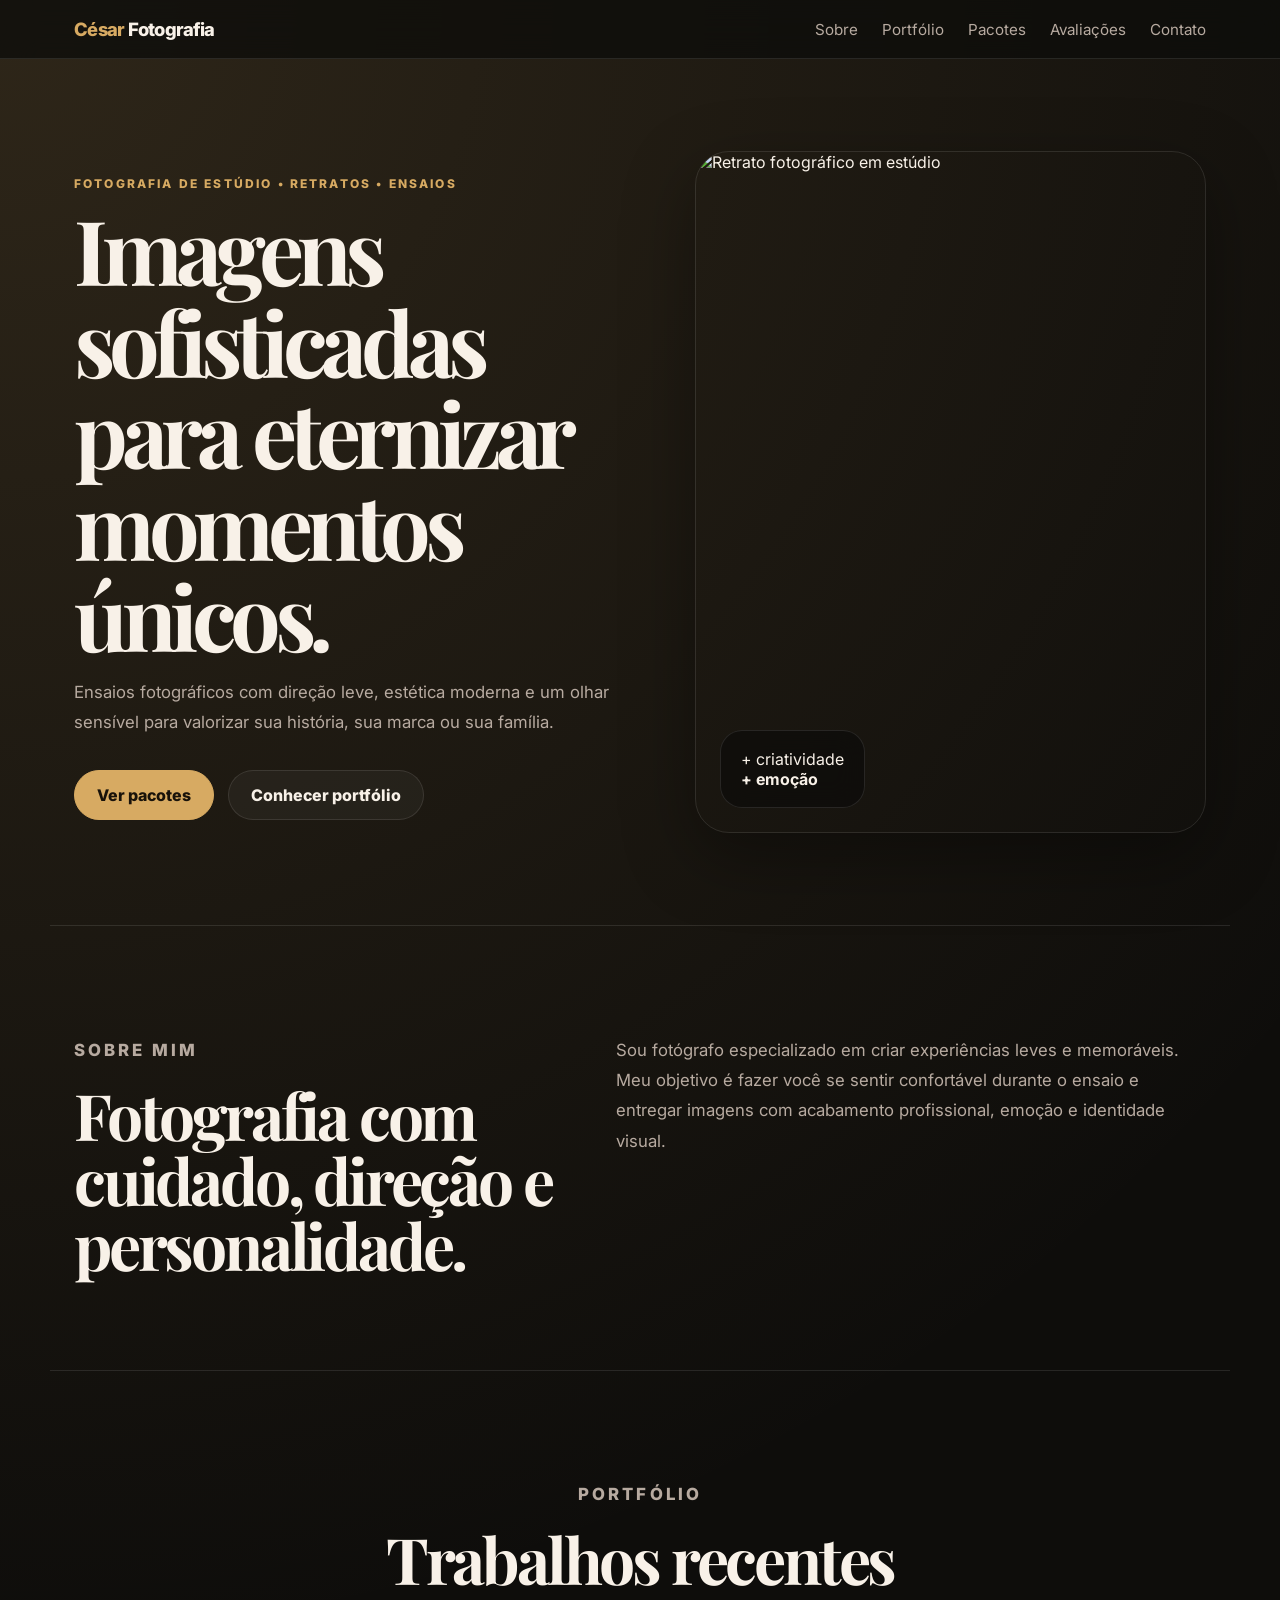
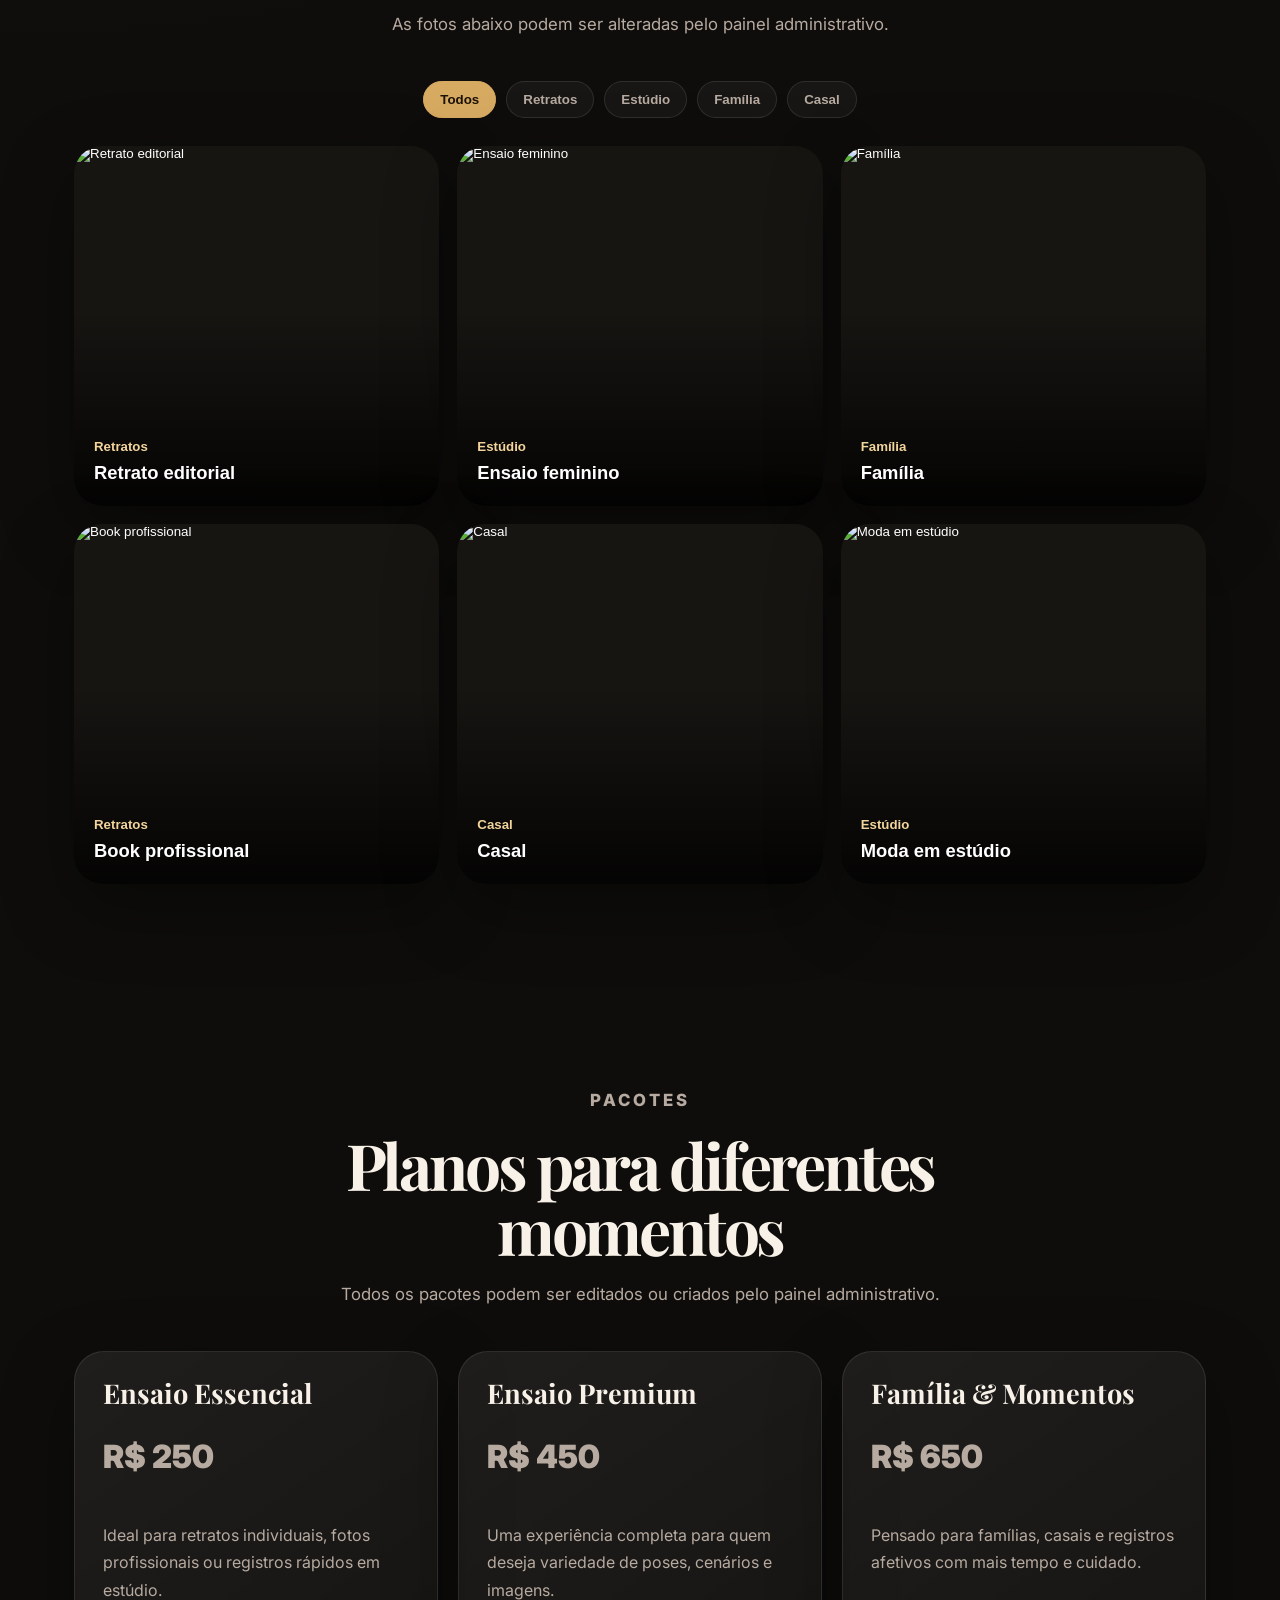
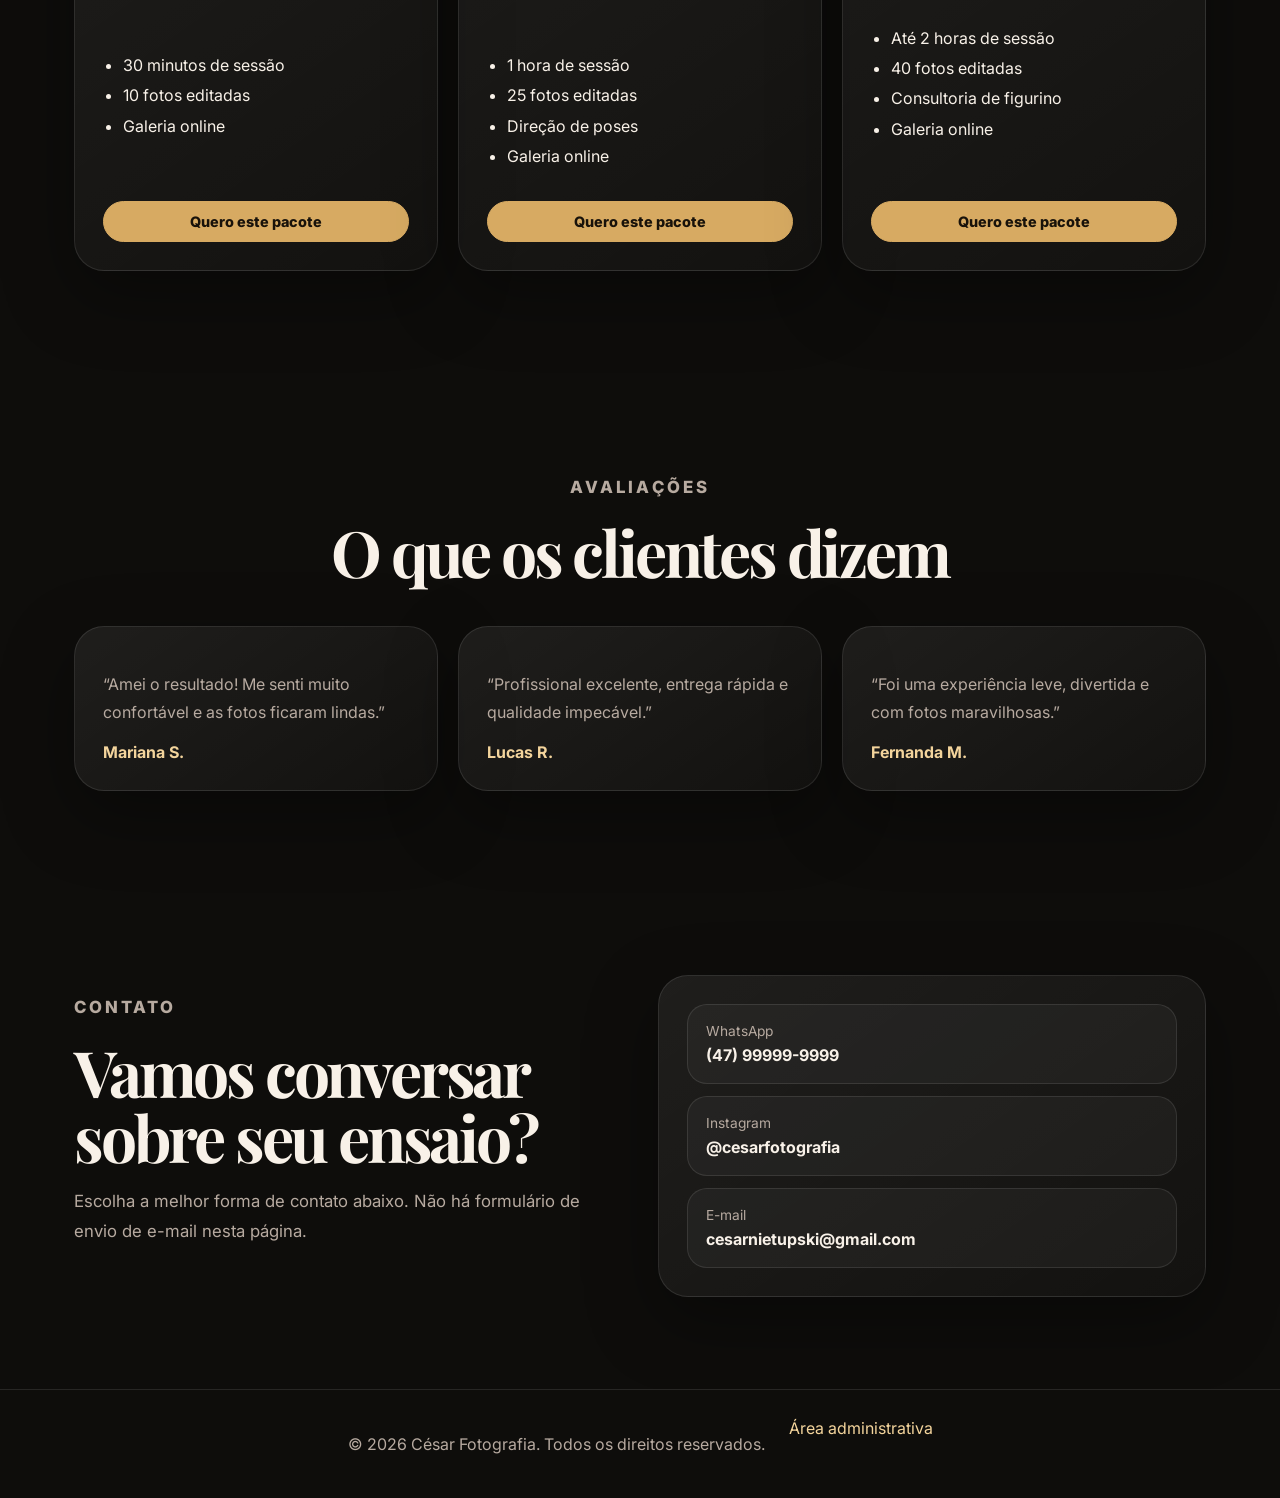
==== index.html @ 17fb1feb "Add files via upload" ====
<!DOCTYPE html>
<html lang="pt-BR">
<head>
  <meta charset="UTF-8" />
  <meta name="viewport" content="width=device-width, initial-scale=1.0" />
  <title>César Fotografia | Ensaios e Fotografia de Estúdio</title>
  <link rel="preconnect" href="https://fonts.googleapis.com">
  <link rel="preconnect" href="https://fonts.gstatic.com" crossorigin>
  <link href="https://fonts.googleapis.com/css2?family=Inter:wght@300;400;600;700;800&family=Playfair+Display:wght@600;700&display=swap" rel="stylesheet">
  <link rel="stylesheet" href="styles.css" />
</head>
<body>
  <header class="site-header" id="topo">
    <nav class="navbar">
      <a class="brand" href="#topo"><span>César</span> Fotografia</a>
      <button class="menu-toggle" aria-label="Abrir menu">☰</button>
      <div class="nav-links">
        <a href="#sobre">Sobre</a>
        <a href="#portfolio">Portfólio</a>
        <a href="#pacotes">Pacotes</a>
        <a href="#avaliacoes">Avaliações</a>
        <a href="#contato">Contato</a>
      </div>
    </nav>
  </header>

  <main>
    <section class="hero section-reveal">
      <div class="hero-content">
        <p class="eyebrow">Fotografia de estúdio • Retratos • Ensaios</p>
        <h1>Imagens sofisticadas para eternizar momentos únicos.</h1>
        <p class="hero-text">Ensaios fotográficos com direção leve, estética moderna e um olhar sensível para valorizar sua história, sua marca ou sua família.</p>
        <div class="hero-actions">
          <a class="btn primary" href="#pacotes">Ver pacotes</a>
          <a class="btn secondary" href="#portfolio">Conhecer portfólio</a>
        </div>
      </div>
      <div class="hero-card" aria-label="Imagem destaque">
        <img src="https://images.unsplash.com/photo-1524504388940-b1c1722653e1?auto=format&fit=crop&w=900&q=80" alt="Retrato fotográfico em estúdio" />
        <div class="floating-badge">+ criatividade<br><strong>+ emoção</strong></div>
      </div>
    </section>

    <section id="sobre" class="about section-reveal">
      <div>
        <p class="eyebrow">Sobre mim</p>
        <h2>Fotografia com cuidado, direção e personalidade.</h2>
      </div>
      <p>Sou fotógrafo especializado em criar experiências leves e memoráveis. Meu objetivo é fazer você se sentir confortável durante o ensaio e entregar imagens com acabamento profissional, emoção e identidade visual.</p>
    </section>

    <section id="portfolio" class="portfolio section-reveal">
      <div class="section-heading">
        <p class="eyebrow">Portfólio</p>
        <h2>Trabalhos recentes</h2>
        <p>As fotos abaixo podem ser alteradas pelo painel administrativo.</p>
      </div>
      <div class="filters" id="portfolioFilters"></div>
      <div class="gallery" id="portfolioGrid"></div>
    </section>

    <section id="pacotes" class="packages section-reveal">
      <div class="section-heading">
        <p class="eyebrow">Pacotes</p>
        <h2>Planos para diferentes momentos</h2>
        <p>Todos os pacotes podem ser editados ou criados pelo painel administrativo.</p>
      </div>
      <div class="package-grid" id="packageGrid"></div>
    </section>

    <section id="avaliacoes" class="testimonials section-reveal">
      <div class="section-heading">
        <p class="eyebrow">Avaliações</p>
        <h2>O que os clientes dizem</h2>
      </div>
      <div class="testimonial-grid" id="testimonialGrid"></div>
    </section>

    <section id="contato" class="contact section-reveal">
      <div>
        <p class="eyebrow">Contato</p>
        <h2>Vamos conversar sobre seu ensaio?</h2>
        <p>Escolha a melhor forma de contato abaixo. Não há formulário de envio de e-mail nesta página.</p>
      </div>
      <div class="contact-card" id="contactList"></div>
    </section>
  </main>

  <div class="lightbox" id="lightbox" aria-hidden="true">
    <button class="lightbox-close" aria-label="Fechar imagem">×</button>
    <img src="" alt="Foto ampliada" />
    <p></p>
  </div>

  <footer>
    <p>© <span id="year"></span> César Fotografia. Todos os direitos reservados.</p>
    <a href="admin/index.html">Área administrativa</a>
  </footer>

  <script src="data.js"></script>
  <script src="script.js"></script>
</body>
</html>
---- styles.css ----
:root {
  --bg: #0e0d0b;
  --surface: #171512;
  --surface-2: #211d18;
  --text: #f8f1e8;
  --muted: #b7aaa0;
  --gold: #d7aa62;
  --gold-2: #f3d49c;
  --line: rgba(255,255,255,.1);
  --shadow: 0 24px 70px rgba(0,0,0,.35);
}

* { box-sizing: border-box; }
html { scroll-behavior: smooth; }
body {
  margin: 0;
  background: radial-gradient(circle at top left, rgba(215,170,98,.16), transparent 34%), var(--bg);
  color: var(--text);
  font-family: Inter, system-ui, sans-serif;
}
img { max-width: 100%; display: block; }
a { color: inherit; text-decoration: none; }

.site-header {
  position: sticky;
  top: 0;
  z-index: 10;
  background: rgba(14,13,11,.78);
  backdrop-filter: blur(18px);
  border-bottom: 1px solid var(--line);
}
.navbar {
  max-width: 1180px;
  margin: 0 auto;
  padding: 18px 24px;
  display: flex;
  align-items: center;
  justify-content: space-between;
}
.brand { font-weight: 800; letter-spacing: -.04em; font-size: 1.15rem; }
.brand span { color: var(--gold); }
.nav-links { display: flex; gap: 24px; color: var(--muted); font-size: .95rem; }
.nav-links a:hover { color: var(--gold-2); }
.menu-toggle { display: none; background: none; border: 0; color: var(--text); font-size: 1.6rem; }

main { overflow: hidden; }
section { max-width: 1180px; margin: 0 auto; padding: 92px 24px; }
.hero {
  min-height: calc(100vh - 72px);
  display: grid;
  grid-template-columns: 1.05fr .95fr;
  gap: 56px;
  align-items: center;
}
.eyebrow {
  color: var(--gold);
  text-transform: uppercase;
  letter-spacing: .18em;
  font-weight: 800;
  font-size: .75rem;
}
h1, h2, h3 { font-family: 'Playfair Display', serif; margin: 0; line-height: 1.02; }
h1 { font-size: clamp(3rem, 7vw, 6.8rem); letter-spacing: -.07em; }
h2 { font-size: clamp(2.2rem, 5vw, 4.4rem); letter-spacing: -.05em; }
h3 { font-size: 1.7rem; }
.hero-text, .section-heading p, .about p, .contact p { color: var(--muted); font-size: 1.05rem; line-height: 1.8; }
.hero-actions { display: flex; gap: 14px; flex-wrap: wrap; margin-top: 32px; }
.btn {
  display: inline-flex;
  align-items: center;
  justify-content: center;
  border-radius: 999px;
  padding: 14px 22px;
  font-weight: 800;
  border: 1px solid var(--line);
  transition: .25s ease;
}
.btn.primary, .btn.small { background: var(--gold); color: #18120a; border-color: var(--gold); }
.btn.secondary { color: var(--text); background: rgba(255,255,255,.04); }
.btn:hover { transform: translateY(-3px); box-shadow: 0 15px 35px rgba(215,170,98,.16); }
.btn.small { padding: 11px 16px; font-size: .9rem; margin-top: auto; }
.hero-card { position: relative; border-radius: 34px; overflow: hidden; box-shadow: var(--shadow); border: 1px solid var(--line); }
.hero-card img { height: 680px; width: 100%; object-fit: cover; }
.floating-badge {
  position: absolute;
  left: 24px;
  bottom: 24px;
  padding: 18px 20px;
  border-radius: 22px;
  background: rgba(14,13,11,.76);
  backdrop-filter: blur(14px);
  border: 1px solid var(--line);
}
.about {
  display: grid;
  grid-template-columns: .9fr 1.1fr;
  gap: 60px;
  border-top: 1px solid var(--line);
  border-bottom: 1px solid var(--line);
}
.section-heading { text-align: center; max-width: 760px; margin: 0 auto 42px; }
.filters { display: flex; justify-content: center; flex-wrap: wrap; gap: 10px; margin-bottom: 28px; }
.filter-btn {
  border: 1px solid var(--line);
  background: rgba(255,255,255,.04);
  color: var(--muted);
  border-radius: 999px;
  padding: 10px 16px;
  cursor: pointer;
  font-weight: 700;
}
.filter-btn.active, .filter-btn:hover { color: #1b1207; background: var(--gold); border-color: var(--gold); }
.gallery { display: grid; grid-template-columns: repeat(3, 1fr); gap: 18px; }
.photo-card {
  cursor: pointer;
  border: 0;
  padding: 0;
  min-height: 360px;
  border-radius: 28px;
  overflow: hidden;
  position: relative;
  background: var(--surface);
  color: white;
  text-align: left;
  box-shadow: var(--shadow);
}
.photo-card img { width: 100%; height: 100%; object-fit: cover; position: absolute; inset: 0; transition: transform .5s ease; }
.photo-card::after { content: ""; position: absolute; inset: 0; background: linear-gradient(transparent 45%, rgba(0,0,0,.82)); }
.photo-card span, .photo-card strong { position: absolute; z-index: 1; left: 20px; }
.photo-card span { bottom: 52px; color: var(--gold-2); font-size: .83rem; font-weight: 800; }
.photo-card strong { bottom: 22px; font-size: 1.15rem; }
.photo-card:hover img { transform: scale(1.08); }
.package-grid, .testimonial-grid { display: grid; grid-template-columns: repeat(3, 1fr); gap: 20px; }
.package-card, .testimonial-card, .contact-card {
  background: linear-gradient(145deg, rgba(255,255,255,.07), rgba(255,255,255,.025));
  border: 1px solid var(--line);
  border-radius: 30px;
  padding: 28px;
  box-shadow: var(--shadow);
}
.package-card { display: flex; flex-direction: column; gap: 14px; }
.price { color: var(--gold-2); font-size: 2rem; font-weight: 900; margin: 8px 0; }
.package-card p, .testimonial-card p { color: var(--muted); line-height: 1.7; }
ul { padding-left: 20px; color: var(--text); line-height: 1.9; }
.testimonial-card strong { color: var(--gold-2); }
.contact { display: grid; grid-template-columns: 1fr 1fr; gap: 36px; align-items: start; }
.contact-card { display: grid; gap: 12px; }
.contact-item { padding: 18px; border-radius: 20px; background: rgba(255,255,255,.04); border: 1px solid var(--line); transition: .2s; }
.contact-item:hover { transform: translateX(4px); border-color: var(--gold); }
.contact-item span { display: block; color: var(--muted); font-size: .86rem; margin-bottom: 6px; }
.lightbox {
  position: fixed; inset: 0; background: rgba(0,0,0,.88); z-index: 99;
  display: none; align-items: center; justify-content: center; padding: 24px;
}
.lightbox.show { display: flex; flex-direction: column; }
.lightbox img { max-height: 82vh; border-radius: 20px; box-shadow: var(--shadow); }
.lightbox p { color: white; font-weight: 800; }
.lightbox-close { position: fixed; top: 22px; right: 28px; color: white; background: none; border: 0; font-size: 3rem; cursor: pointer; }
footer { border-top: 1px solid var(--line); padding: 28px 24px; color: var(--muted); display: flex; justify-content: center; gap: 24px; flex-wrap: wrap; }
footer a { color: var(--gold-2); }
.section-reveal { opacity: 0; transform: translateY(28px); transition: .75s ease; }
.section-reveal.visible { opacity: 1; transform: none; }
@media (max-width: 850px) {
  .menu-toggle { display: block; }
  .nav-links { display: none; position: absolute; top: 65px; left: 16px; right: 16px; background: var(--surface); border: 1px solid var(--line); border-radius: 18px; padding: 18px; flex-direction: column; }
  .nav-links.open { display: flex; }
  .hero, .about, .contact { grid-template-columns: 1fr; }
  .hero-card img { height: 460px; }
  .gallery, .package-grid, .testimonial-grid { grid-template-columns: 1fr; }
  section { padding: 70px 18px; }
}
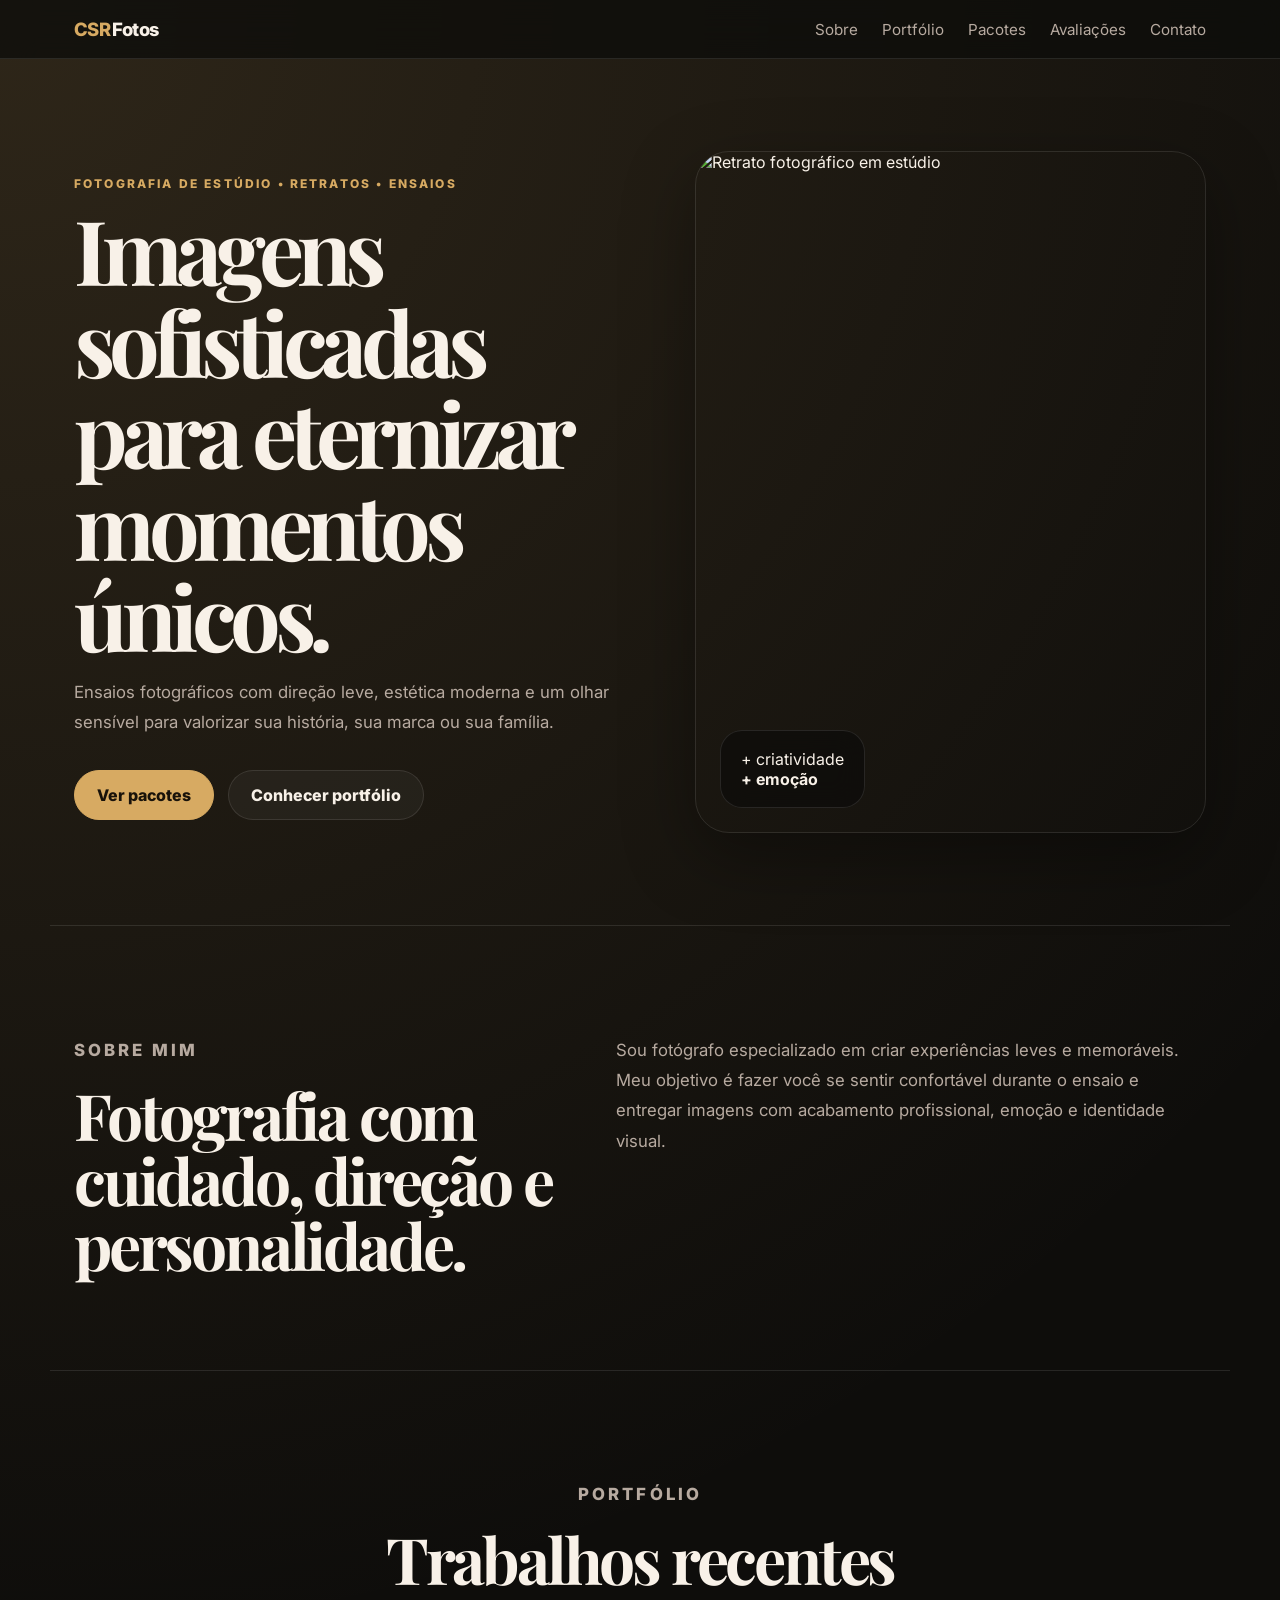
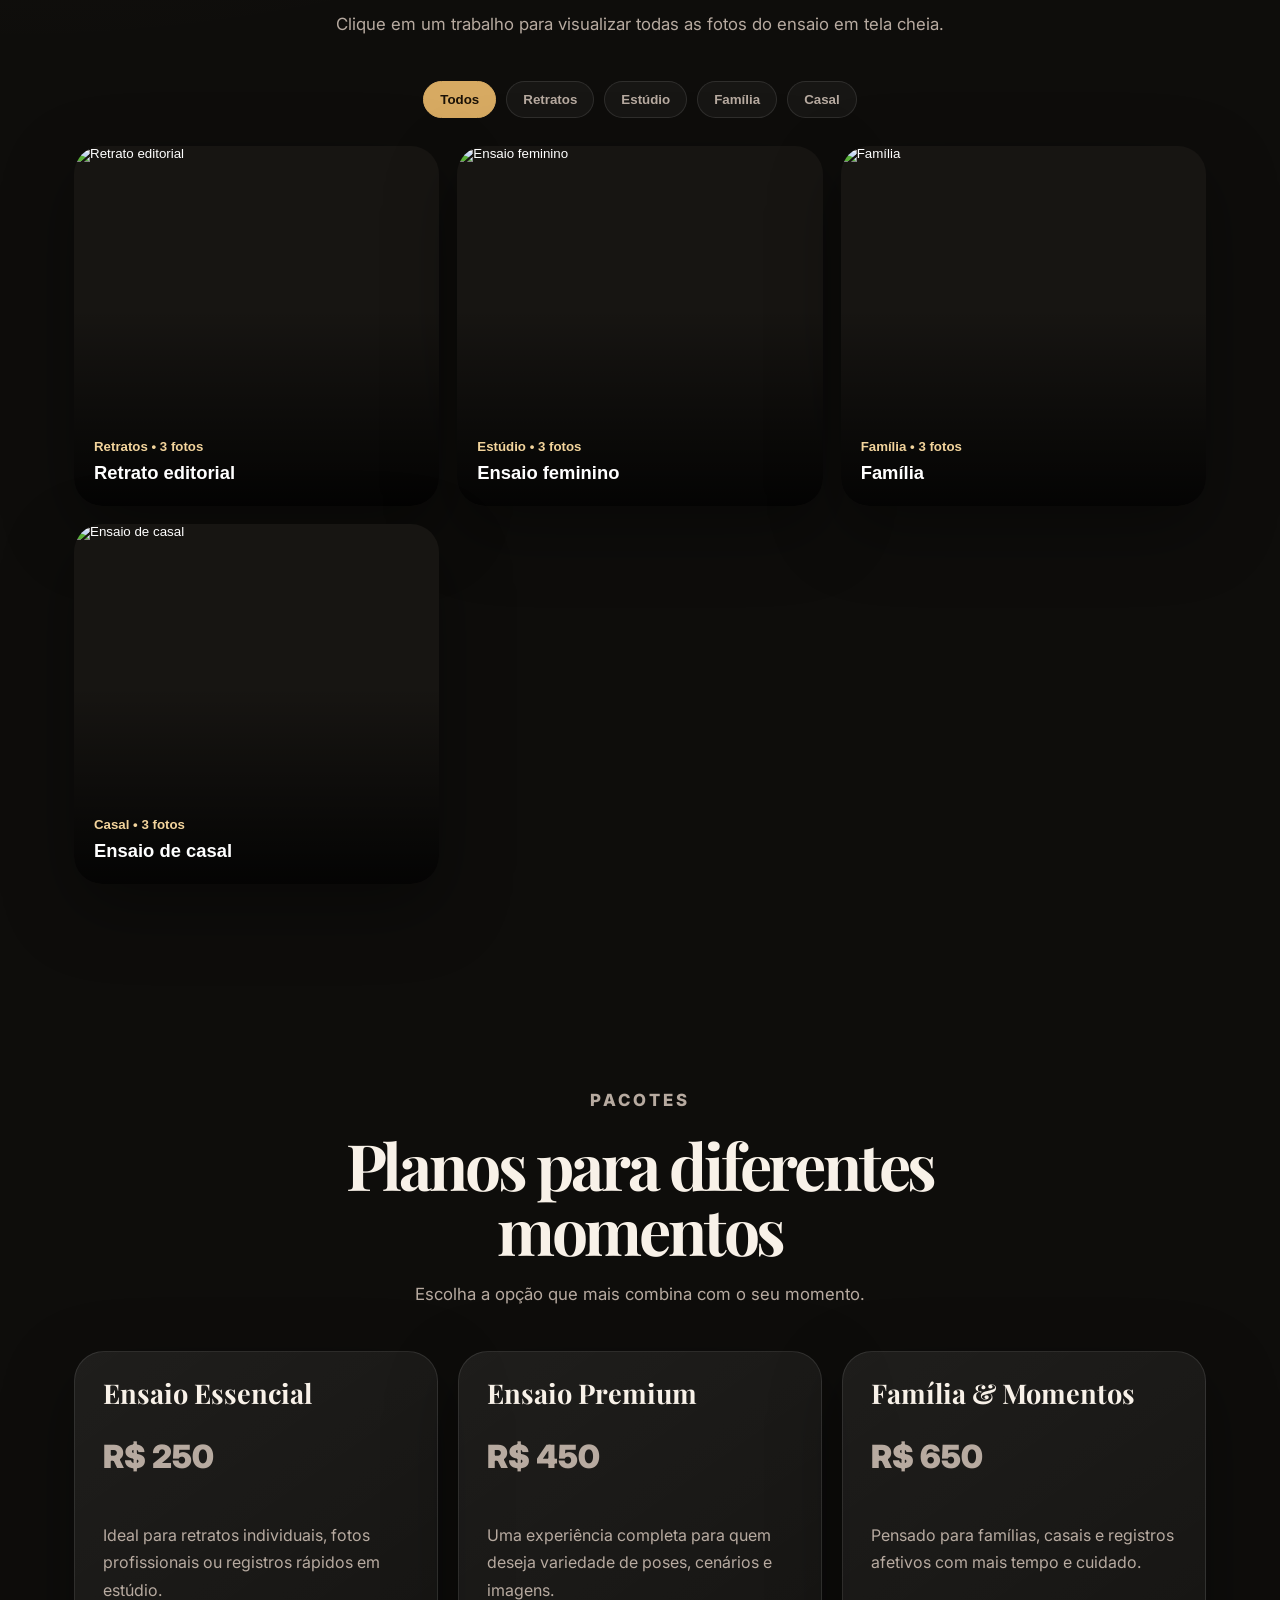
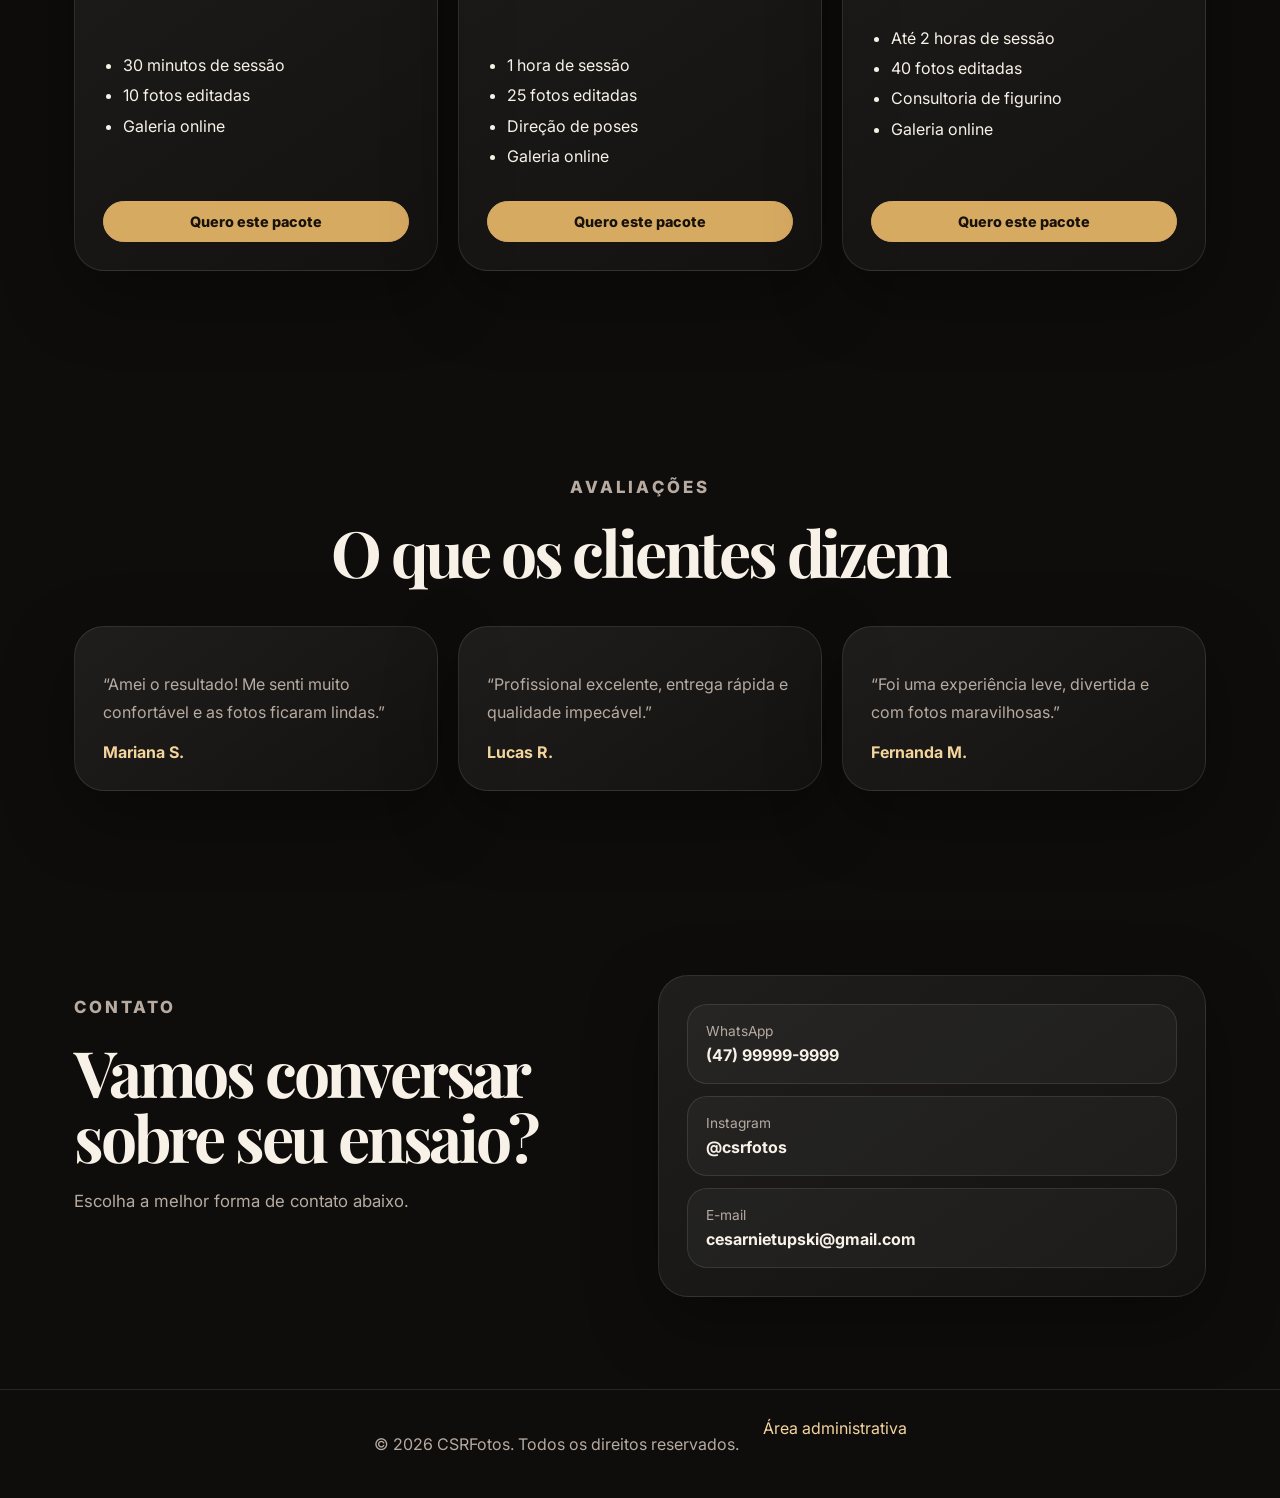
==== commit 36ce99f0: "Add files via upload" ====
--- a/index.html
+++ b/index.html
@@ -3,7 +3,7 @@
 <head>
   <meta charset="UTF-8" />
   <meta name="viewport" content="width=device-width, initial-scale=1.0" />
-  <title>César Fotografia | Ensaios e Fotografia de Estúdio</title>
+  <title>CSRFotos | Ensaios e Fotografia de Estúdio</title>
   <link rel="preconnect" href="https://fonts.googleapis.com">
   <link rel="preconnect" href="https://fonts.gstatic.com" crossorigin>
   <link href="https://fonts.googleapis.com/css2?family=Inter:wght@300;400;600;700;800&family=Playfair+Display:wght@600;700&display=swap" rel="stylesheet">
@@ -12,14 +12,10 @@
 <body>
   <header class="site-header" id="topo">
     <nav class="navbar">
-      <a class="brand" href="#topo"><span>César</span> Fotografia</a>
+      <a class="brand" href="#topo"><span id="brandHighlight">CSR</span><span id="brandRest">Fotos</span></a>
       <button class="menu-toggle" aria-label="Abrir menu">☰</button>
       <div class="nav-links">
-        <a href="#sobre">Sobre</a>
-        <a href="#portfolio">Portfólio</a>
-        <a href="#pacotes">Pacotes</a>
-        <a href="#avaliacoes">Avaliações</a>
-        <a href="#contato">Contato</a>
+        <a id="navAbout" href="#sobre"></a><a id="navPortfolio" href="#portfolio"></a><a id="navPackages" href="#pacotes"></a><a id="navTestimonials" href="#avaliacoes"></a><a id="navContact" href="#contato"></a>
       </div>
     </nav>
   </header>
@@ -27,77 +23,29 @@
   <main>
     <section class="hero section-reveal">
       <div class="hero-content">
-        <p class="eyebrow">Fotografia de estúdio • Retratos • Ensaios</p>
-        <h1>Imagens sofisticadas para eternizar momentos únicos.</h1>
-        <p class="hero-text">Ensaios fotográficos com direção leve, estética moderna e um olhar sensível para valorizar sua história, sua marca ou sua família.</p>
-        <div class="hero-actions">
-          <a class="btn primary" href="#pacotes">Ver pacotes</a>
-          <a class="btn secondary" href="#portfolio">Conhecer portfólio</a>
-        </div>
+        <p class="eyebrow" id="heroEyebrow"></p><h1 id="heroTitle"></h1><p class="hero-text" id="heroText"></p>
+        <div class="hero-actions"><a class="btn primary" id="heroPrimaryButton" href="#pacotes"></a><a class="btn secondary" id="heroSecondaryButton" href="#portfolio"></a></div>
       </div>
       <div class="hero-card" aria-label="Imagem destaque">
-        <img src="https://images.unsplash.com/photo-1524504388940-b1c1722653e1?auto=format&fit=crop&w=900&q=80" alt="Retrato fotográfico em estúdio" />
-        <div class="floating-badge">+ criatividade<br><strong>+ emoção</strong></div>
+        <img id="heroImage" src="" alt="" />
+        <div class="floating-badge"><span id="heroBadgeLine1"></span><br><strong id="heroBadgeLine2"></strong></div>
       </div>
     </section>
 
-    <section id="sobre" class="about section-reveal">
-      <div>
-        <p class="eyebrow">Sobre mim</p>
-        <h2>Fotografia com cuidado, direção e personalidade.</h2>
-      </div>
-      <p>Sou fotógrafo especializado em criar experiências leves e memoráveis. Meu objetivo é fazer você se sentir confortável durante o ensaio e entregar imagens com acabamento profissional, emoção e identidade visual.</p>
-    </section>
-
-    <section id="portfolio" class="portfolio section-reveal">
-      <div class="section-heading">
-        <p class="eyebrow">Portfólio</p>
-        <h2>Trabalhos recentes</h2>
-        <p>As fotos abaixo podem ser alteradas pelo painel administrativo.</p>
-      </div>
-      <div class="filters" id="portfolioFilters"></div>
-      <div class="gallery" id="portfolioGrid"></div>
-    </section>
-
-    <section id="pacotes" class="packages section-reveal">
-      <div class="section-heading">
-        <p class="eyebrow">Pacotes</p>
-        <h2>Planos para diferentes momentos</h2>
-        <p>Todos os pacotes podem ser editados ou criados pelo painel administrativo.</p>
-      </div>
-      <div class="package-grid" id="packageGrid"></div>
-    </section>
-
-    <section id="avaliacoes" class="testimonials section-reveal">
-      <div class="section-heading">
-        <p class="eyebrow">Avaliações</p>
-        <h2>O que os clientes dizem</h2>
-      </div>
-      <div class="testimonial-grid" id="testimonialGrid"></div>
-    </section>
-
-    <section id="contato" class="contact section-reveal">
-      <div>
-        <p class="eyebrow">Contato</p>
-        <h2>Vamos conversar sobre seu ensaio?</h2>
-        <p>Escolha a melhor forma de contato abaixo. Não há formulário de envio de e-mail nesta página.</p>
-      </div>
-      <div class="contact-card" id="contactList"></div>
-    </section>
+    <section id="sobre" class="about section-reveal"><div><p class="eyebrow" id="aboutEyebrow"></p><h2 id="aboutTitle"></h2></div><p id="aboutText"></p></section>
+    <section id="portfolio" class="portfolio section-reveal"><div class="section-heading"><p class="eyebrow" id="portfolioEyebrow"></p><h2 id="portfolioTitle"></h2><p id="portfolioText"></p></div><div class="filters" id="portfolioFilters"></div><div class="gallery" id="portfolioGrid"></div></section>
+    <section id="pacotes" class="packages section-reveal"><div class="section-heading"><p class="eyebrow" id="packagesEyebrow"></p><h2 id="packagesTitle"></h2><p id="packagesText"></p></div><div class="package-grid" id="packageGrid"></div></section>
+    <section id="avaliacoes" class="testimonials section-reveal"><div class="section-heading"><p class="eyebrow" id="testimonialsEyebrow"></p><h2 id="testimonialsTitle"></h2></div><div class="testimonial-grid" id="testimonialGrid"></div></section>
+    <section id="contato" class="contact section-reveal"><div><p class="eyebrow" id="contactEyebrow"></p><h2 id="contactTitle"></h2><p id="contactText"></p></div><div class="contact-card" id="contactList"></div></section>
   </main>
 
-  <div class="lightbox" id="lightbox" aria-hidden="true">
-    <button class="lightbox-close" aria-label="Fechar imagem">×</button>
-    <img src="" alt="Foto ampliada" />
-    <p></p>
+  <div class="album-lightbox" id="albumLightbox" aria-hidden="true" role="dialog" aria-modal="true">
+    <div class="album-toolbar"><div><strong id="albumTitle"></strong><span id="albumMeta"></span></div><button class="album-close" id="albumClose">×</button></div>
+    <div class="album-stage"><button class="album-nav previous" id="albumPrevious">‹</button><img id="albumImage" src="" alt="" /><button class="album-nav next" id="albumNext">›</button></div>
+    <div class="album-thumbnails" id="albumThumbnails"></div>
   </div>
 
-  <footer>
-    <p>© <span id="year"></span> César Fotografia. Todos os direitos reservados.</p>
-    <a href="admin/index.html">Área administrativa</a>
-  </footer>
-
-  <script src="data.js"></script>
-  <script src="script.js"></script>
+  <footer><p>© <span id="year"></span> <span id="footerText"></span></p><a id="adminLink" href="admin/index.html"></a></footer>
+  <script src="data.js"></script><script src="script.js"></script>
 </body>
 </html>
--- a/styles.css
+++ b/styles.css
@@ -169,3 +169,4 @@
   .gallery, .package-grid, .testimonial-grid { grid-template-columns: 1fr; }
   section { padding: 70px 18px; }
 }
+.brand span:first-child{color:var(--gold)}.brand span:last-child{color:var(--text);margin-left:2px}.no-scroll{overflow:hidden}.album-lightbox{position:fixed;inset:0;z-index:200;background:rgba(3,3,3,.97);display:none;grid-template-rows:auto 1fr auto;padding:16px}.album-lightbox.show{display:grid}.album-toolbar{display:flex;justify-content:space-between;align-items:center;gap:20px;padding:4px 6px 14px}.album-toolbar div{display:grid;gap:4px}.album-toolbar strong{font:700 1.4rem 'Playfair Display',serif}.album-toolbar span{color:var(--muted);font-size:.88rem}.album-close{border:0;background:rgba(255,255,255,.1);color:#fff;border-radius:50%;font-size:2rem;width:48px;height:48px;cursor:pointer}.album-stage{min-height:0;display:grid;grid-template-columns:auto 1fr auto;align-items:center;gap:14px}.album-stage img{width:100%;height:100%;max-height:calc(100vh - 190px);object-fit:contain}.album-nav{border:1px solid var(--line);background:rgba(255,255,255,.08);color:#fff;border-radius:50%;font-size:2.4rem;width:52px;height:52px;cursor:pointer}.album-thumbnails{display:flex;gap:9px;overflow-x:auto;justify-content:center;padding:14px 4px 2px}.album-thumb{flex:0 0 auto;width:74px;height:55px;border:2px solid transparent;background:none;border-radius:10px;padding:0;overflow:hidden;cursor:pointer;opacity:.55}.album-thumb.active{border-color:var(--gold);opacity:1}.album-thumb img{width:100%;height:100%;object-fit:cover}@media(max-width:650px){.album-lightbox{padding:10px}.album-stage{grid-template-columns:1fr;position:relative}.album-nav{position:absolute;z-index:2;top:50%;transform:translateY(-50%)}.album-nav.previous{left:2px}.album-nav.next{right:2px}.album-stage img{max-height:calc(100vh - 205px)}.album-thumbnails{justify-content:flex-start}}
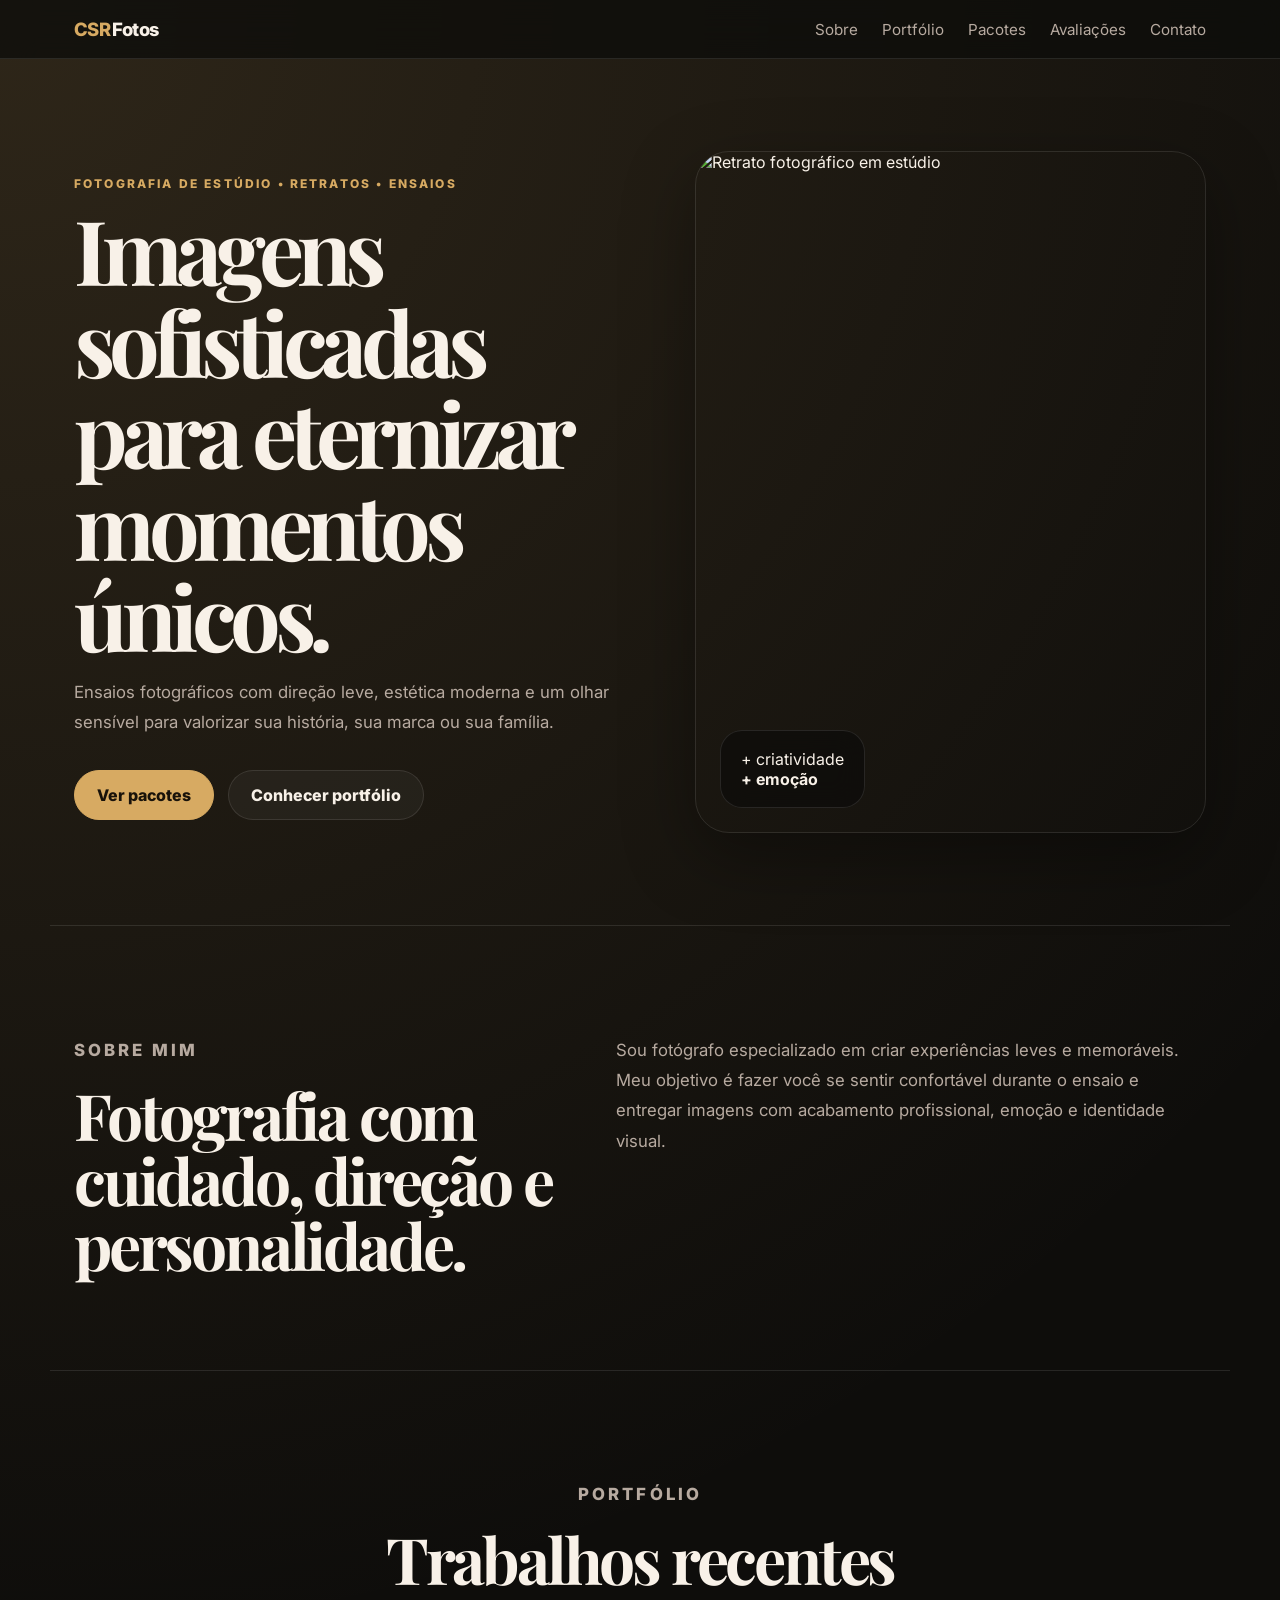
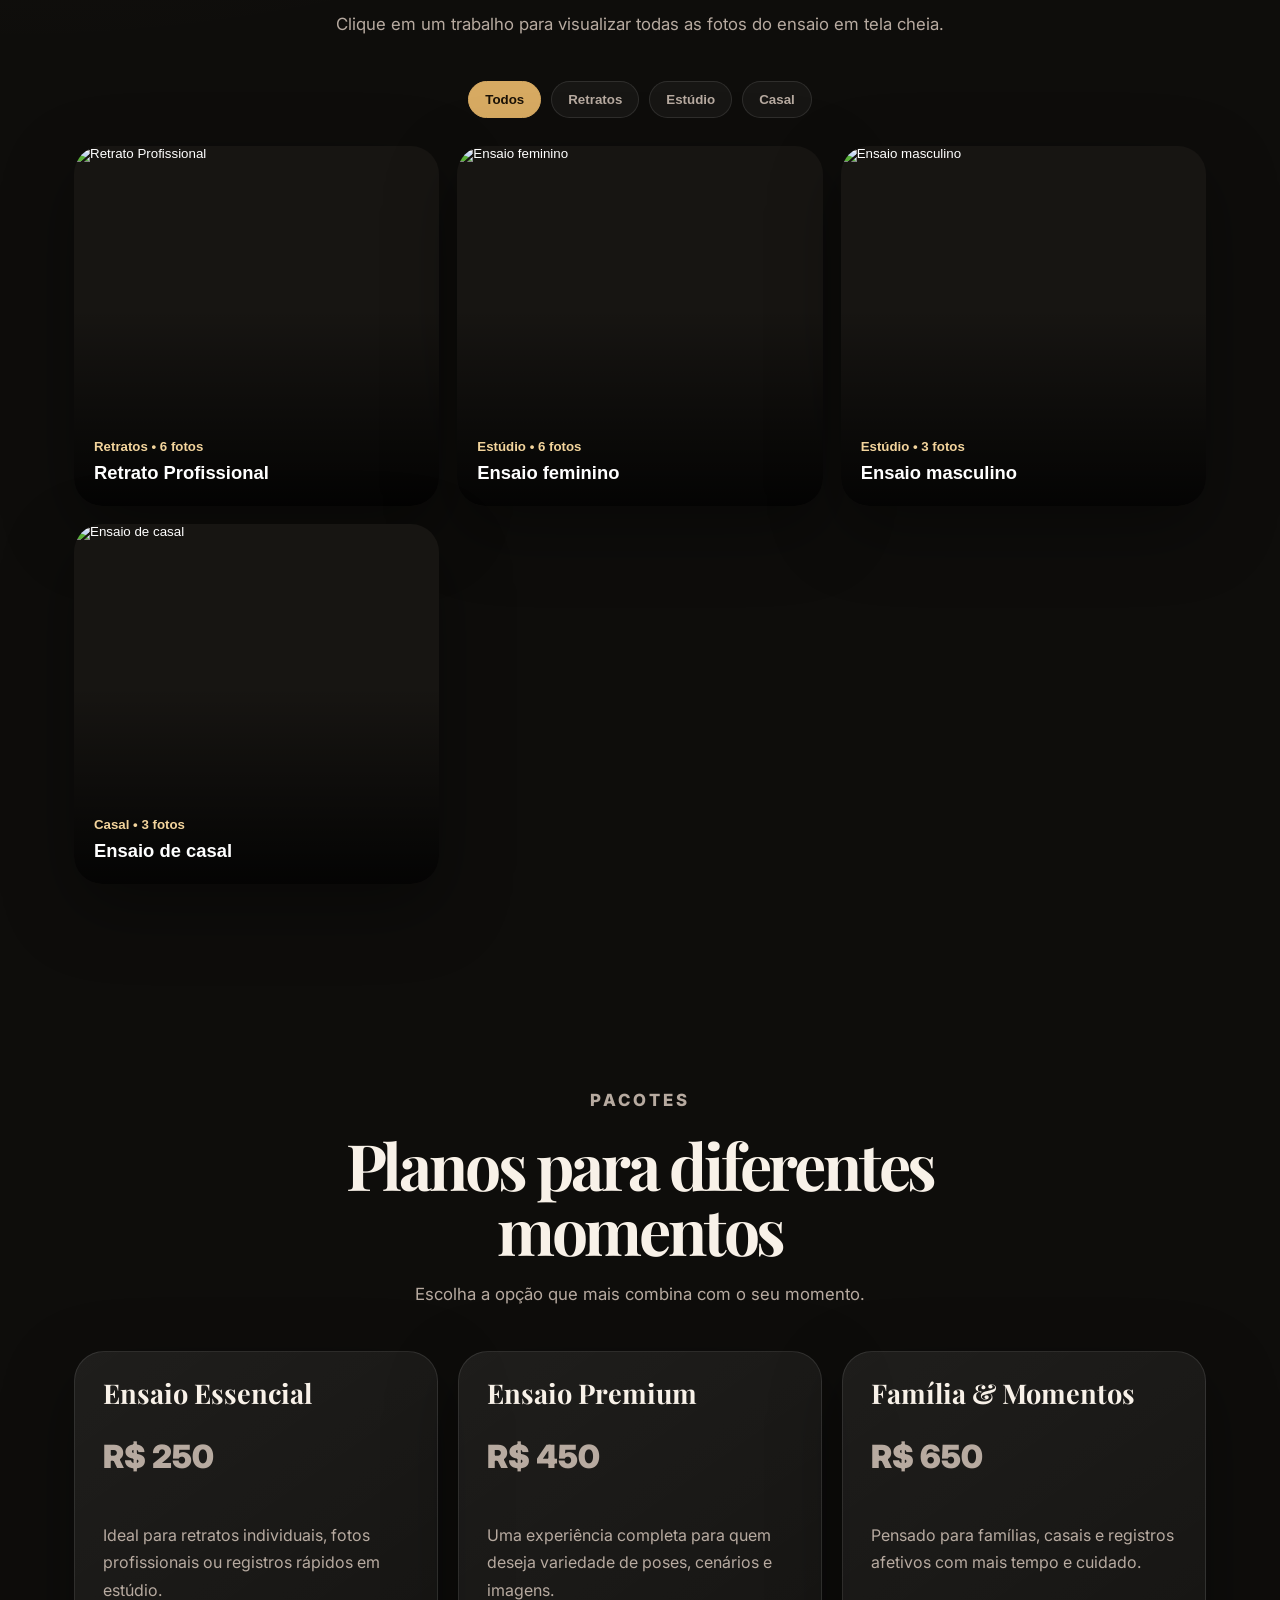
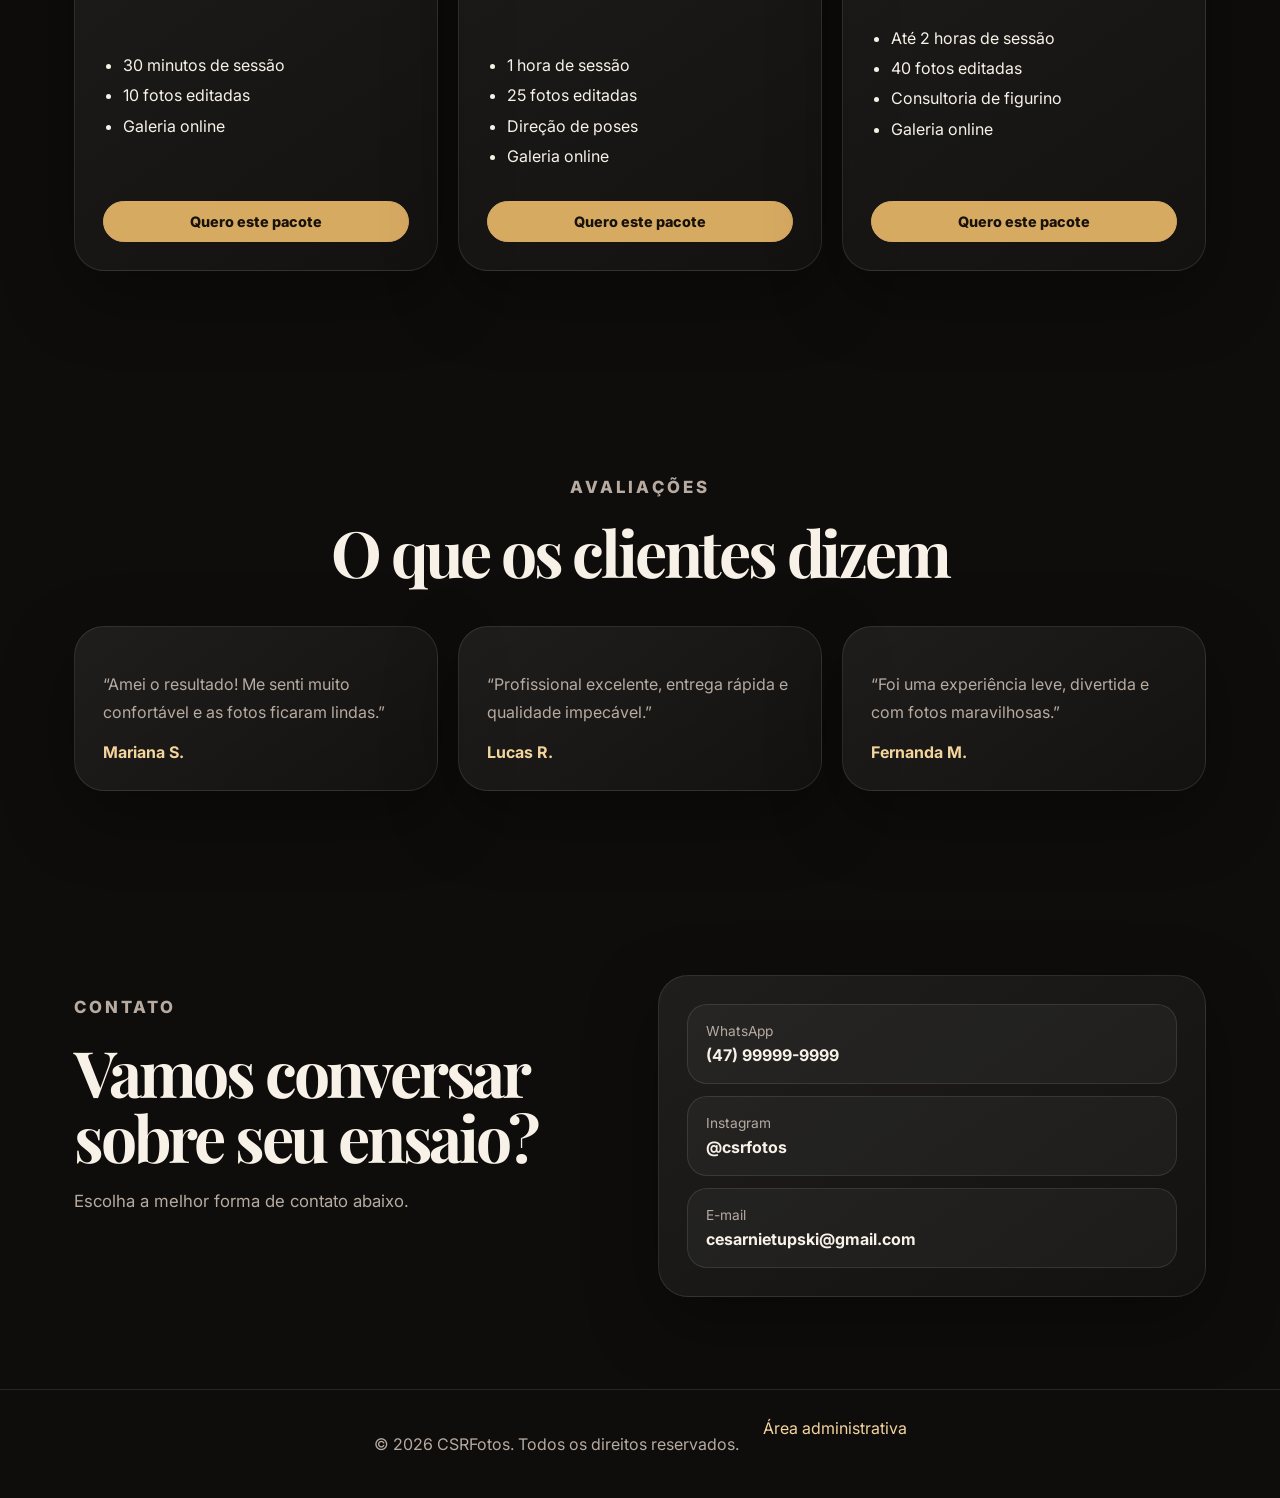
==== commit 16304698: "Update index.html" ====
--- a/index.html
+++ b/index.html
@@ -36,7 +36,7 @@
     <section id="portfolio" class="portfolio section-reveal"><div class="section-heading"><p class="eyebrow" id="portfolioEyebrow"></p><h2 id="portfolioTitle"></h2><p id="portfolioText"></p></div><div class="filters" id="portfolioFilters"></div><div class="gallery" id="portfolioGrid"></div></section>
     <section id="pacotes" class="packages section-reveal"><div class="section-heading"><p class="eyebrow" id="packagesEyebrow"></p><h2 id="packagesTitle"></h2><p id="packagesText"></p></div><div class="package-grid" id="packageGrid"></div></section>
     <section id="avaliacoes" class="testimonials section-reveal"><div class="section-heading"><p class="eyebrow" id="testimonialsEyebrow"></p><h2 id="testimonialsTitle"></h2></div><div class="testimonial-grid" id="testimonialGrid"></div></section>
-    <section id="contato" class="contact section-reveal"><div><p class="eyebrow" id="contactEyebrow"></p><h2 id="contactTitle"></h2><p id="contactText"></p></div><div class="contact-card" id="contactList"></div></section>
+    <section id="contat" class="contact section-reveal"><div><p class="eyebrow" id="contactEyebrow"></p><h2 id="contactTitle"></h2><p id="contactText"></p></div><div class="contact-card" id="contactList"></div></section>
   </main>
 
   <div class="album-lightbox" id="albumLightbox" aria-hidden="true" role="dialog" aria-modal="true">
--- a/styles.css
+++ b/styles.css
@@ -80,7 +80,7 @@
 .btn:hover { transform: translateY(-3px); box-shadow: 0 15px 35px rgba(215,170,98,.16); }
 .btn.small { padding: 11px 16px; font-size: .9rem; margin-top: auto; }
 .hero-card { position: relative; border-radius: 34px; overflow: hidden; box-shadow: var(--shadow); border: 1px solid var(--line); }
-.hero-card img { height: 680px; width: 100%; object-fit: cover; }
+.hero-card img { height: 680px; width: 100%; object-fit: cover; object-position: var(--fit-x, 50%) var(--fit-y, 50%); transform: scale(var(--fit-zoom, 1)); transform-origin: var(--fit-x, 50%) var(--fit-y, 50%); }
 .floating-badge {
   position: absolute;
   left: 24px;
@@ -124,12 +124,12 @@
   text-align: left;
   box-shadow: var(--shadow);
 }
-.photo-card img { width: 100%; height: 100%; object-fit: cover; position: absolute; inset: 0; transition: transform .5s ease; }
+.photo-card img { width: 100%; height: 100%; object-fit: cover; object-position: var(--fit-x, 50%) var(--fit-y, 50%); transform: scale(var(--fit-zoom, 1)); transform-origin: var(--fit-x, 50%) var(--fit-y, 50%); position: absolute; inset: 0; transition: transform .5s ease; }
 .photo-card::after { content: ""; position: absolute; inset: 0; background: linear-gradient(transparent 45%, rgba(0,0,0,.82)); }
 .photo-card span, .photo-card strong { position: absolute; z-index: 1; left: 20px; }
 .photo-card span { bottom: 52px; color: var(--gold-2); font-size: .83rem; font-weight: 800; }
 .photo-card strong { bottom: 22px; font-size: 1.15rem; }
-.photo-card:hover img { transform: scale(1.08); }
+.photo-card:hover img { transform: scale(var(--fit-hover-zoom, 1.08)); }
 .package-grid, .testimonial-grid { display: grid; grid-template-columns: repeat(3, 1fr); gap: 20px; }
 .package-card, .testimonial-card, .contact-card {
   background: linear-gradient(145deg, rgba(255,255,255,.07), rgba(255,255,255,.025));
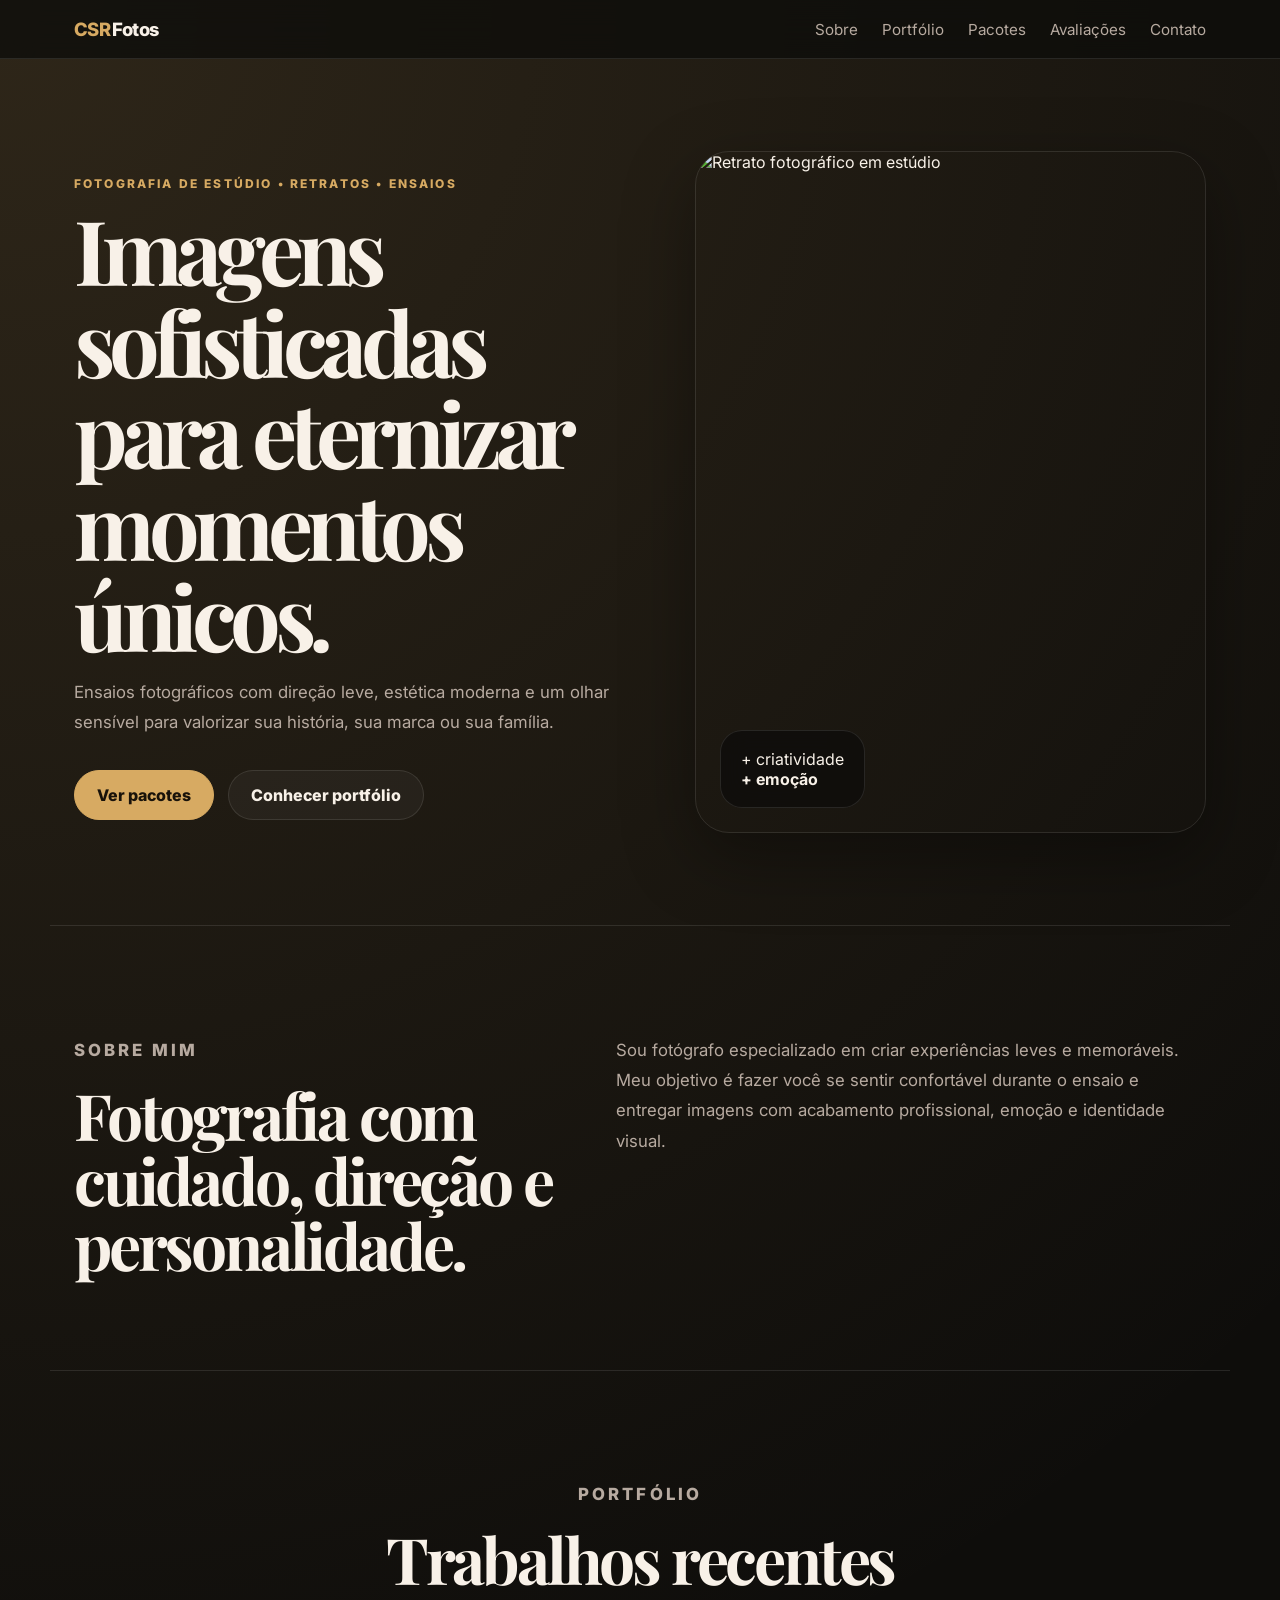
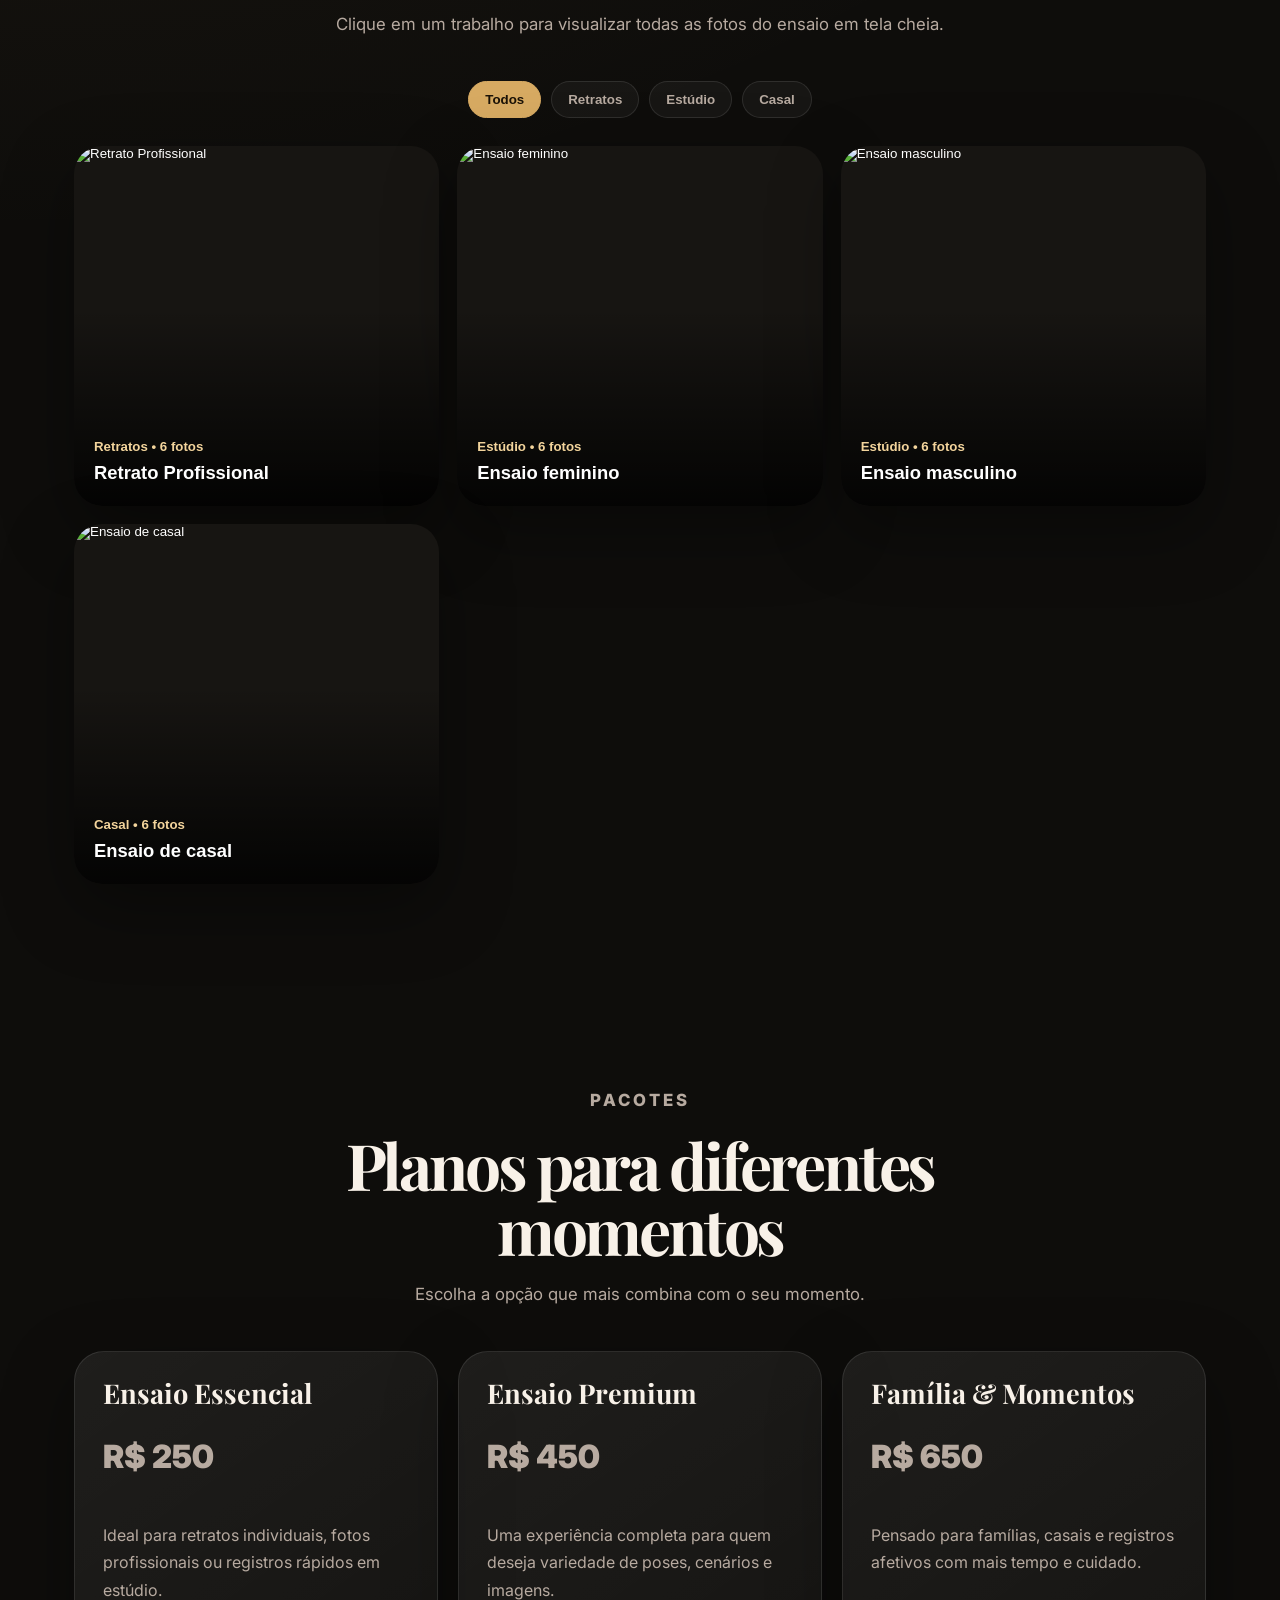
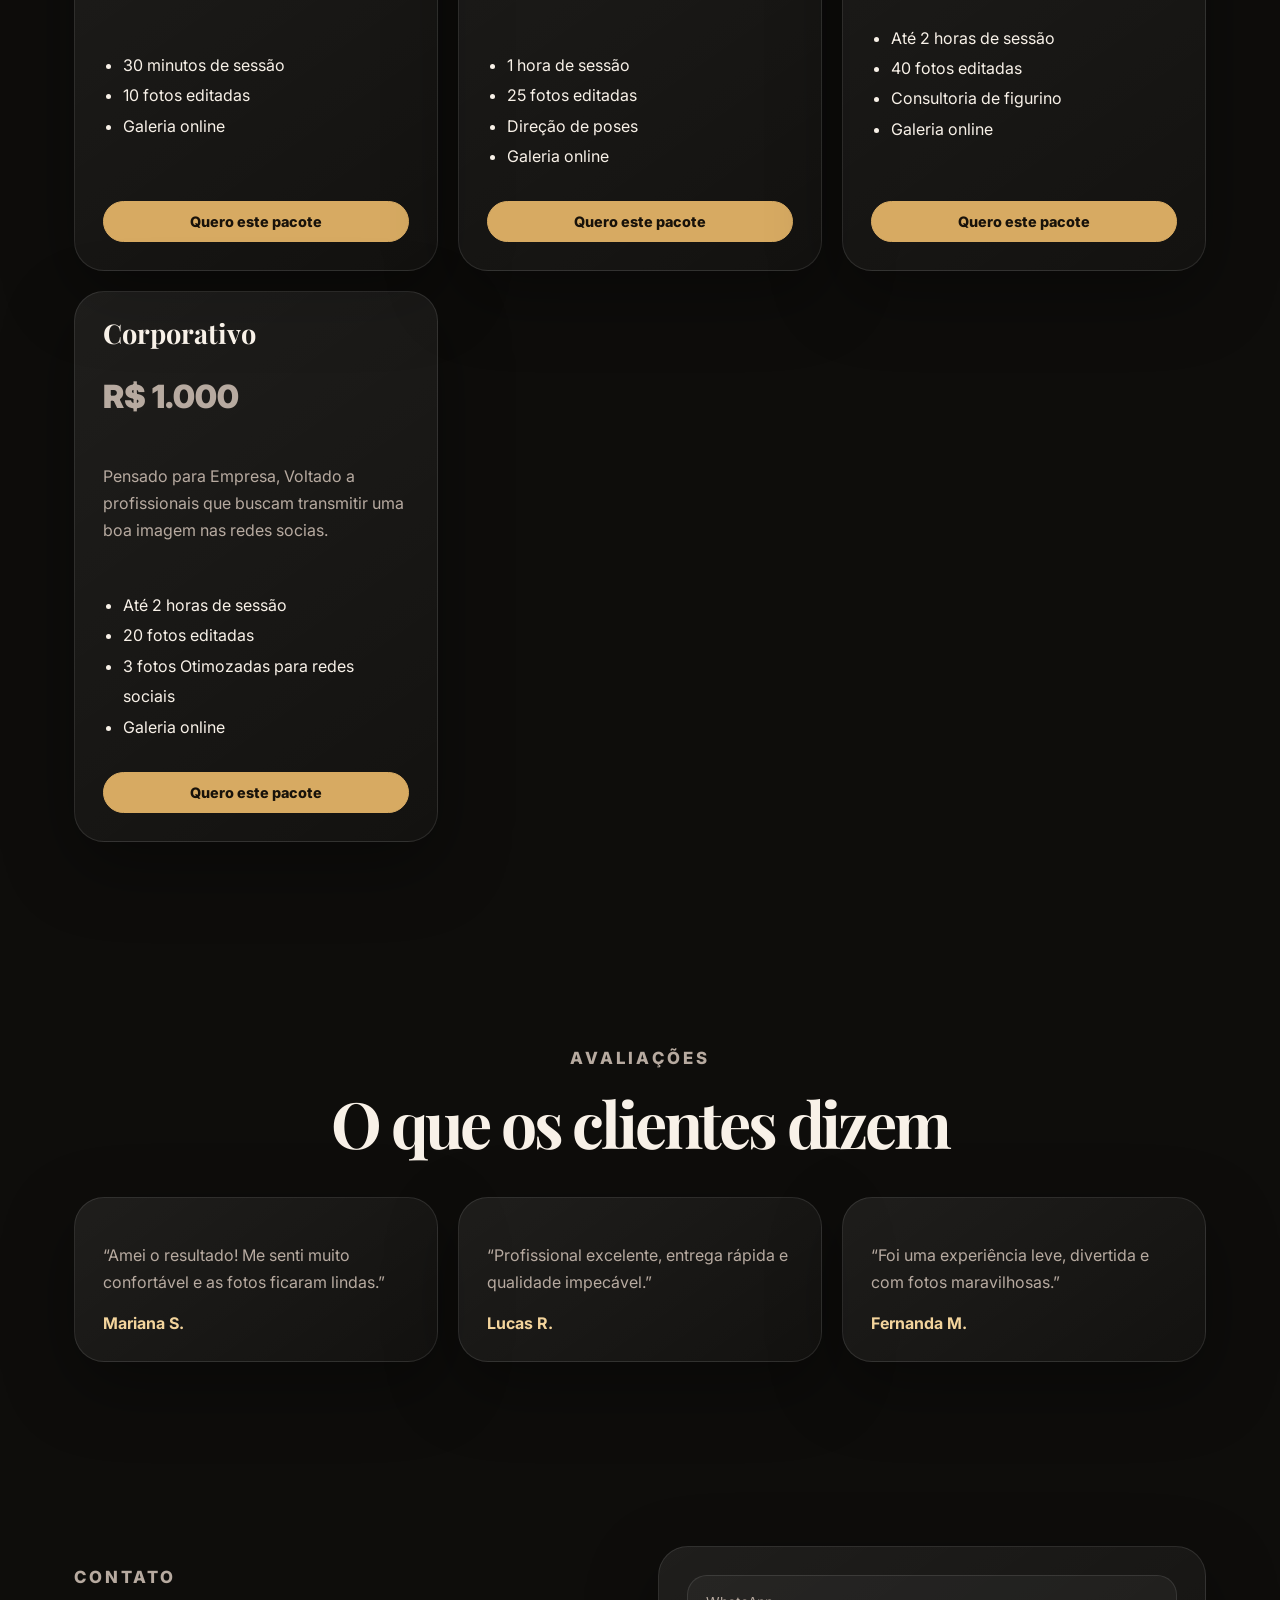
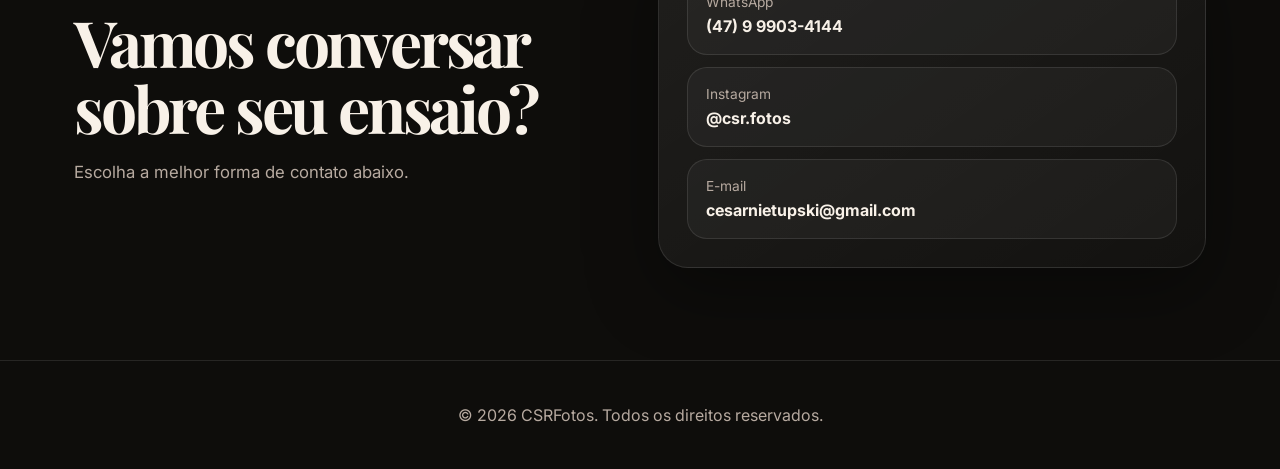
==== commit a7e9ee57: "removido o botão de acesso admin" ====
--- a/index.html
+++ b/index.html
@@ -45,7 +45,7 @@
     <div class="album-thumbnails" id="albumThumbnails"></div>
   </div>
 
-  <footer><p>© <span id="year"></span> <span id="footerText"></span></p><a id="adminLink" href="admin/index.html"></a></footer>
+  <footer><p>© <span id="year"></span> <span id="footerText"></span></p></footer>
   <script src="data.js"></script><script src="script.js"></script>
 </body>
 </html>
